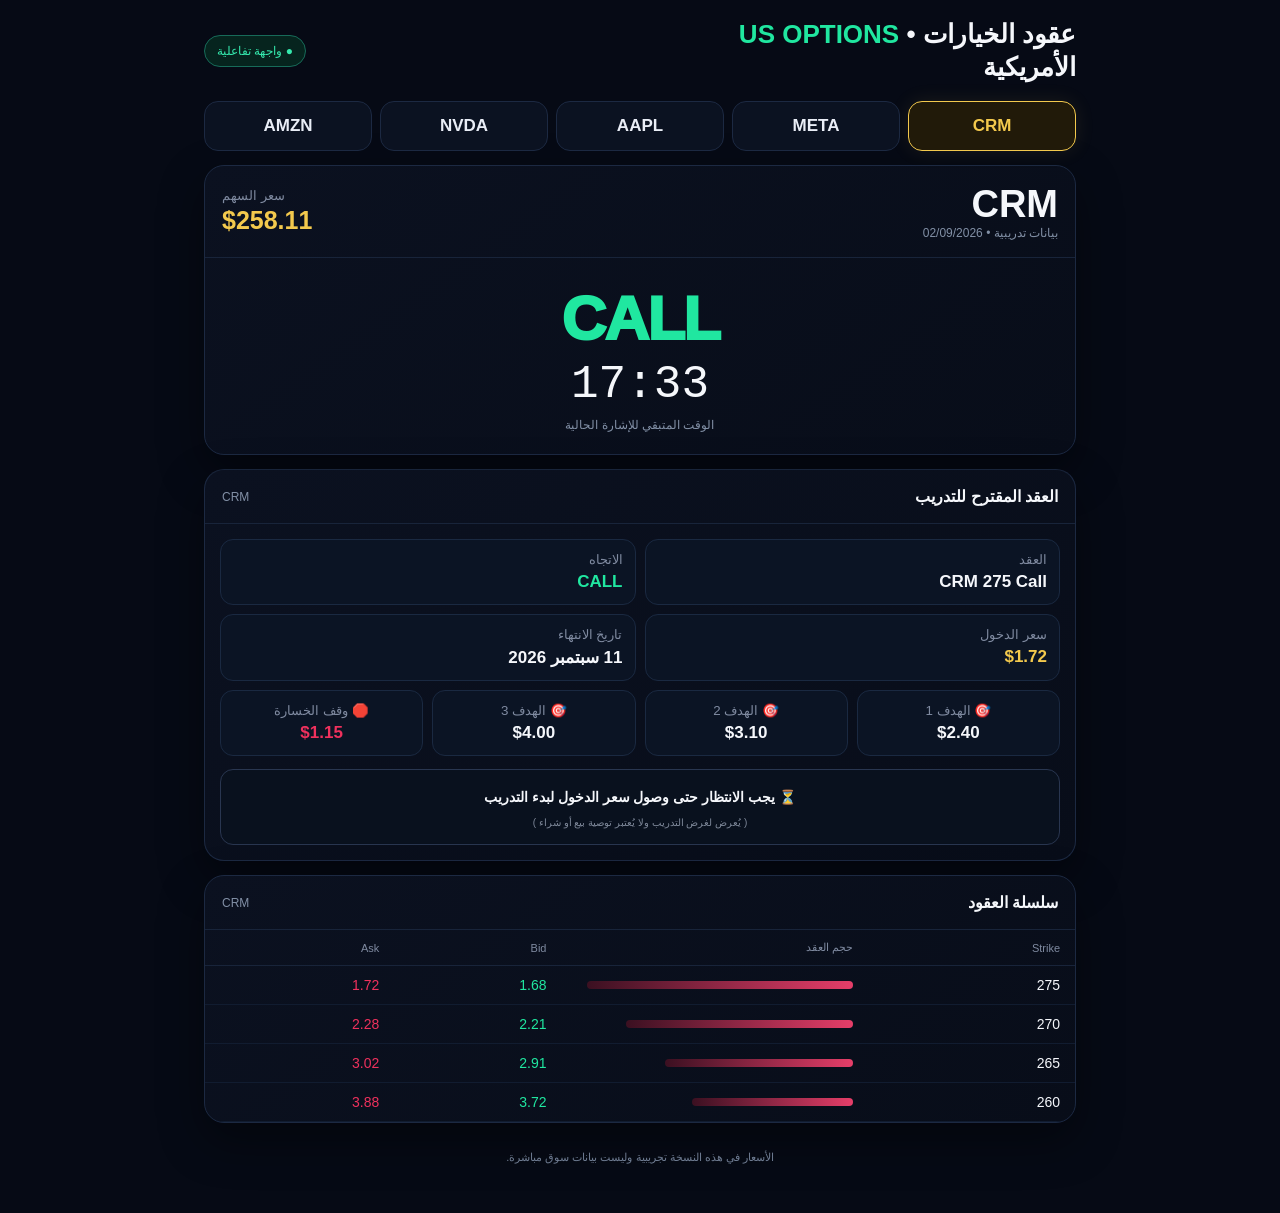
==== index.html @ a235080d "Rename index[1].html to index.html" ====
<!doctype html>
<html lang="ar" dir="rtl">
<head>
<meta charset="utf-8">
<meta name="viewport" content="width=device-width,initial-scale=1,viewport-fit=cover">
<title>US Options Training</title>
<style>
*{box-sizing:border-box}body{margin:0;background:#060a15;color:#f5f7fb;font-family:-apple-system,BlinkMacSystemFont,"SF Pro Display","Segoe UI",Tahoma,Arial,sans-serif}
.app{max-width:900px;margin:auto;padding:18px 14px 35px}.header{display:flex;justify-content:space-between;align-items:center;gap:12px;margin-bottom:18px}.title{font-size:26px;font-weight:900;line-height:1.25}.title i{color:#20e7a0;font-style:normal}.live{border:1px solid #176b59;background:#06241e;color:#35e8ad;border-radius:18px;padding:8px 12px;font-size:12px;white-space:nowrap}
.companies{display:grid;grid-template-columns:repeat(5,1fr);gap:8px;margin-bottom:14px}.company{border:1px solid #1c2942;background:#0b1221;color:#e9edf6;border-radius:14px;padding:14px 5px;font-size:17px;font-weight:800}.company.active{border-color:#f3c94d;color:#f3c94d;background:#211a09;box-shadow:0 0 20px #f3c94d18}
.card{background:linear-gradient(145deg,#0b1120,#080d19);border:1px solid #1c2942;border-radius:20px;overflow:hidden;margin-bottom:14px;box-shadow:0 18px 45px #0006}.head{padding:17px;border-bottom:1px solid #18243a;display:flex;justify-content:space-between;align-items:center}.ticker{font-size:38px;font-weight:900}.quote{text-align:left}.quote small{display:block;color:#7f8aa0}.price{font-size:25px;color:#f3c94d;font-weight:900;margin-top:3px}
.signal{text-align:center;padding:25px 15px 22px}.dir{font-size:62px;font-weight:950;letter-spacing:-2px}.call{color:#20e7a0}.put{color:#ef315d}.timer{font:46px/1 monospace;margin:8px 0 10px}.muted{color:#8290a6;font-size:12px}
.contract{padding:15px;border-top:1px solid #18243a}.grid{display:grid;grid-template-columns:repeat(2,1fr);gap:9px}.box{background:#0b1424;border:1px solid #1a2941;border-radius:13px;padding:12px}.box small{display:block;color:#7f8aa0;margin-bottom:5px}.box strong{font-size:17px}.targets{display:grid;grid-template-columns:repeat(4,1fr);gap:9px;margin-top:9px}.target{text-align:center}.target b{display:block;font-size:17px}.entry{color:#f3c94d}.stop{color:#ef315d}
.status{margin-top:13px;border:1px solid #293650;background:#09111e;border-radius:13px;padding:13px;text-align:center;line-height:1.7}.status strong{font-size:14px}.disclaimer{display:block;color:#7f899a;font-size:10px;margin-top:4px}
.chain-head,.chain-row{display:grid;grid-template-columns:1fr 1.5fr .8fr .8fr;gap:8px;align-items:center;padding:11px 15px}.chain-head{color:#7f8aa0;font-size:11px;border-bottom:1px solid #18243a}.chain-row{border-bottom:1px solid #111c30;font-size:14px}.bar{height:8px;border-radius:8px;background:linear-gradient(90deg,#3b1021,#e63e69)}.bid{color:#20e7a0}.ask{color:#ef315d}
.note{padding:14px;text-align:center;color:#6f7c92;font-size:11px}.hidden{display:none}
@media(max-width:560px){.title{font-size:21px}.live{font-size:10px}.company{font-size:14px;padding:12px 2px}.ticker{font-size:31px}.price{font-size:21px}.targets{grid-template-columns:repeat(2,1fr)}.chain-head,.chain-row{grid-template-columns:.8fr 1.3fr .7fr .7fr;padding:10px 10px;font-size:12px}}
</style>
</head>
<body>
<div class="app">
<header class="header">
  <div class="title">عقود الخيارات • <i>US OPTIONS</i><br>الأمريكية</div>
  <div class="live">● واجهة تفاعلية</div>
</header>

<div class="companies" id="companies">
  <button class="company active" data-c="CRM">CRM</button>
  <button class="company" data-c="META">META</button>
  <button class="company" data-c="AAPL">AAPL</button>
  <button class="company" data-c="NVDA">NVDA</button>
  <button class="company" data-c="AMZN">AMZN</button>
</div>

<section class="card">
  <div class="head">
    <div><div class="ticker" id="ticker">CRM</div><div class="muted" id="date">بيانات تدريبية • 02/09/2026</div></div>
    <div class="quote"><small>سعر السهم</small><div class="price" id="stockPrice">$258.11</div></div>
  </div>
  <div class="signal">
    <div class="dir call" id="direction">CALL</div>
    <div class="timer" id="timer">17:34</div>
    <div class="muted">الوقت المتبقي للإشارة الحالية</div>
  </div>
</section>

<section class="card contract">
  <div class="head" style="margin:-15px -15px 15px"><b>العقد المقترح للتدريب</b><span class="muted" id="contractTicker">CRM</span></div>
  <div class="grid">
    <div class="box"><small>العقد</small><strong id="contract">CRM 275 Call</strong></div>
    <div class="box"><small>الاتجاه</small><strong id="contractDirection" class="call">CALL</strong></div>
    <div class="box"><small>سعر الدخول</small><strong class="entry">$<span id="entry">1.72</span></strong></div>
    <div class="box"><small>تاريخ الانتهاء</small><strong id="expiry">11 سبتمبر 2026</strong></div>
  </div>
  <div class="targets">
    <div class="box target"><small>🎯 الهدف 1</small><b id="t1">$2.40</b></div>
    <div class="box target"><small>🎯 الهدف 2</small><b id="t2">$3.10</b></div>
    <div class="box target"><small>🎯 الهدف 3</small><b id="t3">$4.00</b></div>
    <div class="box target"><small>🛑 وقف الخسارة</small><b class="stop" id="stop">$1.15</b></div>
  </div>
  <div class="status">
    <strong id="training">⏳ يجب الانتظار حتى وصول سعر الدخول لبدء التدريب</strong>
    <span class="disclaimer">( يُعرض لغرض التدريب ولا يُعتبر توصية بيع أو شراء )</span>
  </div>
</section>

<section class="card">
  <div class="head"><b>سلسلة العقود</b><span class="muted" id="chainTicker">CRM</span></div>
  <div class="chain-head"><span>Strike</span><span>حجم العقد</span><span>Bid</span><span>Ask</span></div>
  <div id="chain"></div>
</section>

<div class="note">الأسعار في هذه النسخة تجريبية وليست بيانات سوق مباشرة.</div>
</div>

<script>
const data={
CRM:{price:'258.11',dir:'CALL',strike:'275',entry:'1.72',expiry:'11 سبتمبر 2026',t:['2.40','3.10','4.00'],stop:'1.15',rows:[['275','89%','1.68','1.72'],['270','76%','2.21','2.28'],['265','63%','2.91','3.02'],['260','54%','3.72','3.88']]},
META:{price:'578.54',dir:'CALL',strike:'625',entry:'1.90',expiry:'11 سبتمبر 2026',t:['2.70','3.60','4.60'],stop:'1.25',rows:[['625','91%','1.82','1.90'],['620','78%','2.31','2.43'],['615','66%','2.96','3.12'],['610','55%','3.74','3.91']]},
AAPL:{price:'325.13',dir:'CALL',strike:'327.5',entry:'0.81',expiry:'4 سبتمبر 2026',t:['1.20','1.60','2.10'],stop:'0.50',rows:[['327.5','94%','0.76','0.81'],['330','82%','0.48','0.54'],['332.5','68%','0.29','0.34'],['335','52%','0.17','0.22']]},
NVDA:{price:'217.44',dir:'PUT',strike:'210',entry:'1.83',expiry:'11 سبتمبر 2026',t:['2.50','3.20','4.20'],stop:'1.20',rows:[['210','93%','1.76','1.83'],['212.5','80%','2.24','2.34'],['215','69%','2.87','2.98'],['217.5','57%','3.61','3.78']]},
AMZN:{price:'254.92',dir:'PUT',strike:'247.5',entry:'1.82',expiry:'11 سبتمبر 2026',t:['2.50','3.20','4.10'],stop:'1.15',rows:[['247.5','90%','1.75','1.82'],['250','79%','2.17','2.28'],['252.5','65%','2.82','2.94'],['255','53%','3.55','3.71']]}
};

function render(c){
 const d=data[c], isPut=d.dir==='PUT';
 ticker.textContent=contractTicker.textContent=chainTicker.textContent=c;
 date.textContent='بيانات تدريبية • 02/09/2026';
 stockPrice.textContent='$'+d.price;
 direction.textContent=d.dir; direction.className='dir '+(isPut?'put':'call');
 contract.textContent=`${c} ${d.strike} ${isPut?'Put':'Call'}`;
 contractDirection.textContent=d.dir; contractDirection.className=isPut?'put':'call';
 entry.textContent=d.entry; expiry.textContent=d.expiry;
 t1.textContent='$'+d.t[0]; t2.textContent='$'+d.t[1]; t3.textContent='$'+d.t[2]; stop.textContent='$'+d.stop;
 training.textContent='⏳ يجب الانتظار حتى وصول سعر الدخول لبدء التدريب';
 chain.innerHTML=d.rows.map(r=>`<div class="chain-row"><span>${r[0]}</span><span><div class="bar" style="width:${r[1]}"></div></span><span class="bid">${r[2]}</span><span class="ask">${r[3]}</span></div>`).join('');
}
document.querySelectorAll('.company').forEach(b=>b.addEventListener('click',()=>{
 document.querySelectorAll('.company').forEach(x=>x.classList.remove('active')); b.classList.add('active'); render(b.dataset.c);
}));
let sec=1054; setInterval(()=>{sec=(sec<=0?1054:sec-1);timer.textContent=String(Math.floor(sec/60)).padStart(2,'0')+':'+String(sec%60).padStart(2,'0')},1000);
render('CRM');
</script>
</body>
</html>
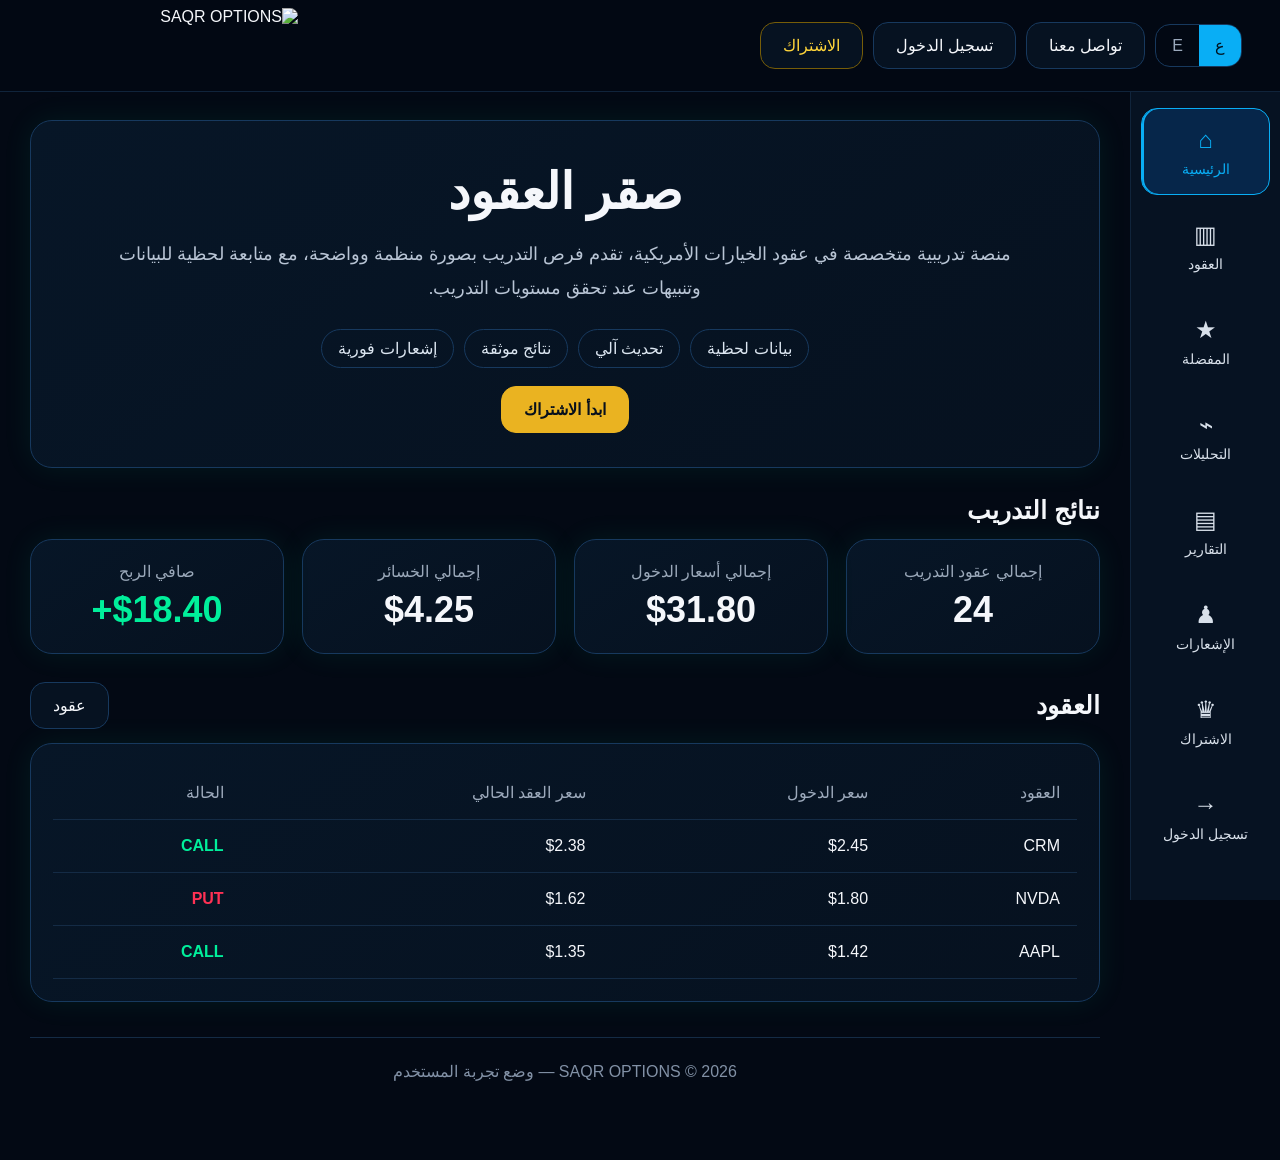
==== commit 0224c069: "Add files via upload" ====
--- a/index.html
+++ b/index.html
@@ -3,103 +3,11 @@
 <head>
 <meta charset="utf-8">
 <meta name="viewport" content="width=device-width,initial-scale=1,viewport-fit=cover">
-<title>US Options Training</title>
-<style>
-*{box-sizing:border-box}body{margin:0;background:#060a15;color:#f5f7fb;font-family:-apple-system,BlinkMacSystemFont,"SF Pro Display","Segoe UI",Tahoma,Arial,sans-serif}
-.app{max-width:900px;margin:auto;padding:18px 14px 35px}.header{display:flex;justify-content:space-between;align-items:center;gap:12px;margin-bottom:18px}.title{font-size:26px;font-weight:900;line-height:1.25}.title i{color:#20e7a0;font-style:normal}.live{border:1px solid #176b59;background:#06241e;color:#35e8ad;border-radius:18px;padding:8px 12px;font-size:12px;white-space:nowrap}
-.companies{display:grid;grid-template-columns:repeat(5,1fr);gap:8px;margin-bottom:14px}.company{border:1px solid #1c2942;background:#0b1221;color:#e9edf6;border-radius:14px;padding:14px 5px;font-size:17px;font-weight:800}.company.active{border-color:#f3c94d;color:#f3c94d;background:#211a09;box-shadow:0 0 20px #f3c94d18}
-.card{background:linear-gradient(145deg,#0b1120,#080d19);border:1px solid #1c2942;border-radius:20px;overflow:hidden;margin-bottom:14px;box-shadow:0 18px 45px #0006}.head{padding:17px;border-bottom:1px solid #18243a;display:flex;justify-content:space-between;align-items:center}.ticker{font-size:38px;font-weight:900}.quote{text-align:left}.quote small{display:block;color:#7f8aa0}.price{font-size:25px;color:#f3c94d;font-weight:900;margin-top:3px}
-.signal{text-align:center;padding:25px 15px 22px}.dir{font-size:62px;font-weight:950;letter-spacing:-2px}.call{color:#20e7a0}.put{color:#ef315d}.timer{font:46px/1 monospace;margin:8px 0 10px}.muted{color:#8290a6;font-size:12px}
-.contract{padding:15px;border-top:1px solid #18243a}.grid{display:grid;grid-template-columns:repeat(2,1fr);gap:9px}.box{background:#0b1424;border:1px solid #1a2941;border-radius:13px;padding:12px}.box small{display:block;color:#7f8aa0;margin-bottom:5px}.box strong{font-size:17px}.targets{display:grid;grid-template-columns:repeat(4,1fr);gap:9px;margin-top:9px}.target{text-align:center}.target b{display:block;font-size:17px}.entry{color:#f3c94d}.stop{color:#ef315d}
-.status{margin-top:13px;border:1px solid #293650;background:#09111e;border-radius:13px;padding:13px;text-align:center;line-height:1.7}.status strong{font-size:14px}.disclaimer{display:block;color:#7f899a;font-size:10px;margin-top:4px}
-.chain-head,.chain-row{display:grid;grid-template-columns:1fr 1.5fr .8fr .8fr;gap:8px;align-items:center;padding:11px 15px}.chain-head{color:#7f8aa0;font-size:11px;border-bottom:1px solid #18243a}.chain-row{border-bottom:1px solid #111c30;font-size:14px}.bar{height:8px;border-radius:8px;background:linear-gradient(90deg,#3b1021,#e63e69)}.bid{color:#20e7a0}.ask{color:#ef315d}
-.note{padding:14px;text-align:center;color:#6f7c92;font-size:11px}.hidden{display:none}
-@media(max-width:560px){.title{font-size:21px}.live{font-size:10px}.company{font-size:14px;padding:12px 2px}.ticker{font-size:31px}.price{font-size:21px}.targets{grid-template-columns:repeat(2,1fr)}.chain-head,.chain-row{grid-template-columns:.8fr 1.3fr .7fr .7fr;padding:10px 10px;font-size:12px}}
-</style>
+<title>صقر العقود | SAQR OPTIONS</title>
+<link rel="stylesheet" href="styles.css">
 </head>
 <body>
-<div class="app">
-<header class="header">
-  <div class="title">عقود الخيارات • <i>US OPTIONS</i><br>الأمريكية</div>
-  <div class="live">● واجهة تفاعلية</div>
-</header>
-
-<div class="companies" id="companies">
-  <button class="company active" data-c="CRM">CRM</button>
-  <button class="company" data-c="META">META</button>
-  <button class="company" data-c="AAPL">AAPL</button>
-  <button class="company" data-c="NVDA">NVDA</button>
-  <button class="company" data-c="AMZN">AMZN</button>
-</div>
-
-<section class="card">
-  <div class="head">
-    <div><div class="ticker" id="ticker">CRM</div><div class="muted" id="date">بيانات تدريبية • 02/09/2026</div></div>
-    <div class="quote"><small>سعر السهم</small><div class="price" id="stockPrice">$258.11</div></div>
-  </div>
-  <div class="signal">
-    <div class="dir call" id="direction">CALL</div>
-    <div class="timer" id="timer">17:34</div>
-    <div class="muted">الوقت المتبقي للإشارة الحالية</div>
-  </div>
-</section>
-
-<section class="card contract">
-  <div class="head" style="margin:-15px -15px 15px"><b>العقد المقترح للتدريب</b><span class="muted" id="contractTicker">CRM</span></div>
-  <div class="grid">
-    <div class="box"><small>العقد</small><strong id="contract">CRM 275 Call</strong></div>
-    <div class="box"><small>الاتجاه</small><strong id="contractDirection" class="call">CALL</strong></div>
-    <div class="box"><small>سعر الدخول</small><strong class="entry">$<span id="entry">1.72</span></strong></div>
-    <div class="box"><small>تاريخ الانتهاء</small><strong id="expiry">11 سبتمبر 2026</strong></div>
-  </div>
-  <div class="targets">
-    <div class="box target"><small>🎯 الهدف 1</small><b id="t1">$2.40</b></div>
-    <div class="box target"><small>🎯 الهدف 2</small><b id="t2">$3.10</b></div>
-    <div class="box target"><small>🎯 الهدف 3</small><b id="t3">$4.00</b></div>
-    <div class="box target"><small>🛑 وقف الخسارة</small><b class="stop" id="stop">$1.15</b></div>
-  </div>
-  <div class="status">
-    <strong id="training">⏳ يجب الانتظار حتى وصول سعر الدخول لبدء التدريب</strong>
-    <span class="disclaimer">( يُعرض لغرض التدريب ولا يُعتبر توصية بيع أو شراء )</span>
-  </div>
-</section>
-
-<section class="card">
-  <div class="head"><b>سلسلة العقود</b><span class="muted" id="chainTicker">CRM</span></div>
-  <div class="chain-head"><span>Strike</span><span>حجم العقد</span><span>Bid</span><span>Ask</span></div>
-  <div id="chain"></div>
-</section>
-
-<div class="note">الأسعار في هذه النسخة تجريبية وليست بيانات سوق مباشرة.</div>
-</div>
-
-<script>
-const data={
-CRM:{price:'258.11',dir:'CALL',strike:'275',entry:'1.72',expiry:'11 سبتمبر 2026',t:['2.40','3.10','4.00'],stop:'1.15',rows:[['275','89%','1.68','1.72'],['270','76%','2.21','2.28'],['265','63%','2.91','3.02'],['260','54%','3.72','3.88']]},
-META:{price:'578.54',dir:'CALL',strike:'625',entry:'1.90',expiry:'11 سبتمبر 2026',t:['2.70','3.60','4.60'],stop:'1.25',rows:[['625','91%','1.82','1.90'],['620','78%','2.31','2.43'],['615','66%','2.96','3.12'],['610','55%','3.74','3.91']]},
-AAPL:{price:'325.13',dir:'CALL',strike:'327.5',entry:'0.81',expiry:'4 سبتمبر 2026',t:['1.20','1.60','2.10'],stop:'0.50',rows:[['327.5','94%','0.76','0.81'],['330','82%','0.48','0.54'],['332.5','68%','0.29','0.34'],['335','52%','0.17','0.22']]},
-NVDA:{price:'217.44',dir:'PUT',strike:'210',entry:'1.83',expiry:'11 سبتمبر 2026',t:['2.50','3.20','4.20'],stop:'1.20',rows:[['210','93%','1.76','1.83'],['212.5','80%','2.24','2.34'],['215','69%','2.87','2.98'],['217.5','57%','3.61','3.78']]},
-AMZN:{price:'254.92',dir:'PUT',strike:'247.5',entry:'1.82',expiry:'11 سبتمبر 2026',t:['2.50','3.20','4.10'],stop:'1.15',rows:[['247.5','90%','1.75','1.82'],['250','79%','2.17','2.28'],['252.5','65%','2.82','2.94'],['255','53%','3.55','3.71']]}
-};
-
-function render(c){
- const d=data[c], isPut=d.dir==='PUT';
- ticker.textContent=contractTicker.textContent=chainTicker.textContent=c;
- date.textContent='بيانات تدريبية • 02/09/2026';
- stockPrice.textContent='$'+d.price;
- direction.textContent=d.dir; direction.className='dir '+(isPut?'put':'call');
- contract.textContent=`${c} ${d.strike} ${isPut?'Put':'Call'}`;
- contractDirection.textContent=d.dir; contractDirection.className=isPut?'put':'call';
- entry.textContent=d.entry; expiry.textContent=d.expiry;
- t1.textContent='$'+d.t[0]; t2.textContent='$'+d.t[1]; t3.textContent='$'+d.t[2]; stop.textContent='$'+d.stop;
- training.textContent='⏳ يجب الانتظار حتى وصول سعر الدخول لبدء التدريب';
- chain.innerHTML=d.rows.map(r=>`<div class="chain-row"><span>${r[0]}</span><span><div class="bar" style="width:${r[1]}"></div></span><span class="bid">${r[2]}</span><span class="ask">${r[3]}</span></div>`).join('');
-}
-document.querySelectorAll('.company').forEach(b=>b.addEventListener('click',()=>{
- document.querySelectorAll('.company').forEach(x=>x.classList.remove('active')); b.classList.add('active'); render(b.dataset.c);
-}));
-let sec=1054; setInterval(()=>{sec=(sec<=0?1054:sec-1);timer.textContent=String(Math.floor(sec/60)).padStart(2,'0')+':'+String(sec%60).padStart(2,'0')},1000);
-render('CRM');
-</script>
+<div id="app"></div>
+<script src="app.js"></script>
 </body>
-</html>
+</html>
--- a/styles.css
+++ b/styles.css
@@ -0,0 +1,63 @@
+
+:root{
+  --bg:#030914; --panel:#071526; --panel2:#091a2c; --line:#17395e;
+  --text:#f5f7fb; --muted:#9ba9bc; --blue:#09aef5; --green:#00ef9b;
+  --red:#ff3154; --gold:#eab321; --shadow:0 0 30px rgba(0,239,155,.08);
+  --radius:22px;
+}
+*{box-sizing:border-box}
+html,body{margin:0;min-height:100%;background:var(--bg);color:var(--text);font-family:Tahoma,"Segoe UI",Arial,sans-serif}
+body{overflow-x:hidden}
+button,input,select,textarea{font:inherit}
+button{cursor:pointer}
+a{color:inherit;text-decoration:none}
+.topbar{height:92px;border-bottom:1px solid #10243b;display:flex;align-items:center;justify-content:space-between;padding:0 38px;position:sticky;top:0;z-index:50;background:rgba(3,9,20,.96);backdrop-filter:blur(12px)}
+.brand{display:flex;align-items:center;gap:10px;min-width:260px}
+.brand img{width:220px;height:75px;object-fit:cover;object-position:center;border-radius:8px}
+.header-actions{display:flex;gap:10px;align-items:center}
+.btn{border:1px solid var(--line);background:#061221;color:var(--text);border-radius:15px;padding:13px 22px;transition:.2s}
+.btn:hover{border-color:var(--blue);transform:translateY(-1px)}
+.btn.gold{border-color:#765d08;color:#ffd53a}.btn.primary{background:var(--gold);border-color:var(--gold);color:#07101c;font-weight:800}
+.btn.icon{width:48px;padding:11px;text-align:center}
+.lang{display:flex;border:1px solid var(--line);border-radius:15px;overflow:hidden}
+.lang button{border:0;background:transparent;color:var(--muted);padding:11px 16px}.lang button.active{background:var(--blue);color:#00131f}
+.shell{display:flex;min-height:calc(100vh - 92px)}
+.sidebar{width:150px;border-left:1px solid #10243b;padding:16px 10px;background:#061222;display:flex;flex-direction:column;gap:8px;position:sticky;top:92px;height:calc(100vh - 92px)}
+[dir="ltr"] .sidebar{border-left:0;border-right:1px solid #10243b}
+.nav{padding:17px 8px;border-radius:16px;color:#d8e0ea;text-align:center;display:flex;flex-direction:column;gap:7px;border:1px solid transparent}
+.nav .ico{font-size:24px}.nav span{font-size:14px}.nav:hover{background:#08203a;border-color:#103b62}
+.nav.active{background:#06264a;border-color:var(--blue);box-shadow:inset 2px 0 var(--blue);color:var(--blue)}
+.main{flex:1;padding:28px 30px 55px;min-width:0}
+.toolbar{display:flex;gap:14px;align-items:center;margin-bottom:22px}
+.search{flex:1;position:relative}.search input{width:100%;padding:15px 46px 15px 18px;border-radius:15px;border:1px solid var(--line);background:#061221;color:white;outline:none}.search input:focus{border-color:var(--blue)}
+.search .sico{position:absolute;right:16px;top:12px;color:var(--muted)}
+.ticker{display:flex;gap:12px;overflow:auto;padding-bottom:7px;margin-bottom:22px}.ticker::-webkit-scrollbar{height:5px}.ticker::-webkit-scrollbar-thumb{background:#153555;border-radius:10px}
+.ticker button{min-width:145px;border:1px solid var(--line);background:#061221;color:#eef3f8;padding:15px 20px;border-radius:18px;font-weight:700}.ticker button.active{border-color:var(--green);color:var(--green);box-shadow:0 0 22px rgba(0,239,155,.12)}
+.grid{display:grid;gap:20px}.cols-3{grid-template-columns:minmax(0,1fr) 320px}.cols-2{grid-template-columns:1fr 1fr}
+.card{background:linear-gradient(145deg,#071627,#06111f);border:1px solid var(--line);border-radius:var(--radius);padding:22px;box-shadow:var(--shadow)}
+.hero{padding:34px;text-align:center;margin-bottom:25px}.hero h1{font-size:50px;margin:8px 0 16px}.hero p{color:#b9c5d5;font-size:18px;line-height:1.9;max-width:900px;margin:0 auto 24px}
+.pills{display:flex;gap:10px;justify-content:center;flex-wrap:wrap}.pill{border:1px solid var(--line);padding:9px 16px;border-radius:999px;color:#dce6f1}
+.stats{display:grid;grid-template-columns:repeat(4,1fr);gap:18px}.stat{text-align:center}.stat .label{color:#9aa8b9}.stat .num{font-size:36px;font-weight:900;margin-top:8px}.green{color:var(--green)}.red{color:var(--red)}.goldtxt{color:#ffd333}
+.section-title{display:flex;justify-content:space-between;align-items:center;margin:28px 0 14px}.section-title h2{margin:0;font-size:25px}
+.option-head{display:flex;align-items:flex-start;justify-content:space-between;gap:20px}.symbol{font-size:35px;font-weight:900}.company{color:#9aa8b9;margin-top:7px}
+.option-type{display:inline-flex;border:1px solid var(--green);color:var(--green);padding:12px 25px;border-radius:20px;font-size:28px;gap:10px}.option-type.put{border-color:var(--red);color:var(--red)}
+.price-grid{display:grid;grid-template-columns:1fr 1fr;gap:16px;margin-top:25px}.price{text-align:center;padding:26px;border-radius:22px;border:1px solid var(--line)}.price.current{border-color:#70243a;background:rgba(255,49,84,.035)}.price.entry{border-color:#086b55;background:rgba(0,239,155,.035)}.price .v{font-size:39px;font-weight:900;margin-top:7px}
+.meta-grid{display:grid;grid-template-columns:repeat(3,1fr);gap:16px;margin-top:16px}.meta{display:flex;align-items:center;justify-content:space-between;padding:20px;border:1px solid var(--line);border-radius:18px}.meta .small{color:#9ba9bc}
+.chart{height:280px;margin-top:20px;border:1px solid var(--line);border-radius:20px;position:relative;overflow:hidden;background:repeating-linear-gradient(0deg,transparent 0 54px,rgba(31,67,103,.3) 55px),repeating-linear-gradient(90deg,transparent 0 94px,rgba(31,67,103,.25) 95px)}
+.chart svg{width:100%;height:100%}.chart-caption{position:absolute;top:14px;right:16px;color:#a8b6c9}
+.side-stack{display:flex;flex-direction:column;gap:18px}.targets h3{margin-top:0}.target{display:grid;grid-template-columns:1fr auto auto;gap:10px;align-items:center;padding:14px;margin-top:10px;border:1px solid #0a7d62;border-radius:16px;background:rgba(0,239,155,.05)}.target .pct{color:var(--green);font-weight:800}
+.table-wrap{overflow:auto}.table{width:100%;border-collapse:collapse}.table th,.table td{padding:17px;border-bottom:1px solid #142b45;text-align:right;white-space:nowrap}.table th{color:#9daabc;font-weight:500}.table .call{color:var(--green);font-weight:800}.table .put{color:var(--red);font-weight:800}
+.form-card{max-width:620px;margin:35px auto}.form-card h1{margin-top:0}.field{margin:17px 0}.field label{display:block;margin-bottom:8px;color:#d7e0eb}.field input,.field textarea,.field select{width:100%;padding:15px;border-radius:14px;border:1px solid var(--line);background:#06111f;color:white;outline:none}.field textarea{min-height:130px;resize:vertical}.form-card .primary{width:100%;padding:15px}
+.footer{border-top:1px solid #142b45;text-align:center;color:#8291a6;padding:24px;margin-top:35px}
+.toast{position:fixed;bottom:22px;left:50%;transform:translateX(-50%);background:#0b2035;border:1px solid var(--green);padding:14px 22px;border-radius:14px;z-index:100;display:none}
+.mobile-menu{display:none}
+.empty{padding:55px;text-align:center;color:#94a4b8}
+.admin-grid{display:grid;grid-template-columns:repeat(5,1fr);gap:18px}.admin-layout{display:grid;grid-template-columns:1.2fr 1fr;gap:20px}
+.badge{display:inline-block;padding:6px 10px;border-radius:10px;border:1px solid var(--line);font-size:12px}.badge.green{border-color:#0a805f}.badge.red{border-color:#7b2940}.badge.gold{border-color:#715b13}
+@media(max-width:1050px){
+ .sidebar{width:92px}.nav span{font-size:11px}.main{padding:22px 18px}.stats{grid-template-columns:repeat(2,1fr)}.admin-grid{grid-template-columns:repeat(2,1fr)}
+}
+@media(max-width:760px){
+ .topbar{height:76px;padding:0 12px}.brand img{width:150px;height:56px}.header-actions .hide-m{display:none}.mobile-menu{display:block}.shell{min-height:calc(100vh - 76px)}.sidebar{position:fixed;bottom:0;top:auto;right:0;left:0;width:100%;height:72px;z-index:60;flex-direction:row;justify-content:space-around;padding:5px;background:#061222;border-top:1px solid #153453;border-left:0}.nav{padding:5px 4px;min-width:55px}.nav .ico{font-size:19px}.nav span{font-size:10px}.main{padding:15px 12px 95px}.toolbar{gap:8px}.search{order:3;flex-basis:100%}.toolbar{flex-wrap:wrap}.ticker button{min-width:112px;padding:12px 13px}.cols-3,.cols-2,.admin-layout{grid-template-columns:1fr}.hero{padding:25px 15px}.hero h1{font-size:34px}.hero p{font-size:15px}.stats,.admin-grid{grid-template-columns:1fr 1fr}.price-grid,.meta-grid{grid-template-columns:1fr}.option-head{flex-direction:column}.symbol{font-size:28px}.option-type{font-size:22px}.chart{height:220px}.side-stack{order:2}
+}
+@media(max-width:430px){.stats,.admin-grid{grid-template-columns:1fr}.btn{padding:11px 14px}.section-title h2{font-size:21px}}
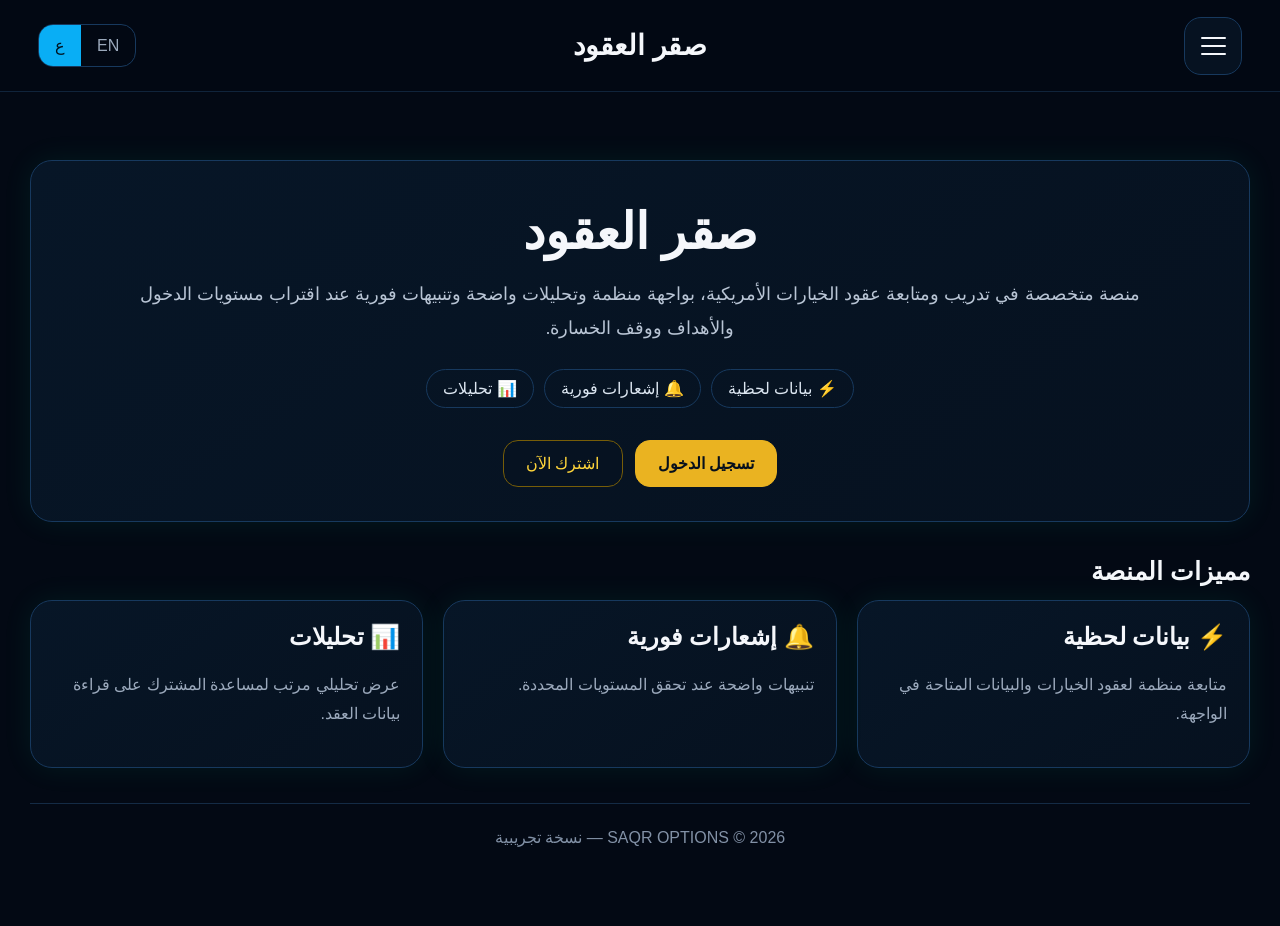
==== commit 9ec4b29f: "Add files via upload" ====
--- a/index.html
+++ b/index.html
@@ -10,4 +10,4 @@
 <div id="app"></div>
 <script src="app.js"></script>
 </body>
-</html>+</html>
--- a/styles.css
+++ b/styles.css
@@ -1,63 +1,16 @@
-
-:root{
-  --bg:#030914; --panel:#071526; --panel2:#091a2c; --line:#17395e;
-  --text:#f5f7fb; --muted:#9ba9bc; --blue:#09aef5; --green:#00ef9b;
-  --red:#ff3154; --gold:#eab321; --shadow:0 0 30px rgba(0,239,155,.08);
-  --radius:22px;
-}
-*{box-sizing:border-box}
-html,body{margin:0;min-height:100%;background:var(--bg);color:var(--text);font-family:Tahoma,"Segoe UI",Arial,sans-serif}
-body{overflow-x:hidden}
-button,input,select,textarea{font:inherit}
-button{cursor:pointer}
-a{color:inherit;text-decoration:none}
-.topbar{height:92px;border-bottom:1px solid #10243b;display:flex;align-items:center;justify-content:space-between;padding:0 38px;position:sticky;top:0;z-index:50;background:rgba(3,9,20,.96);backdrop-filter:blur(12px)}
-.brand{display:flex;align-items:center;gap:10px;min-width:260px}
-.brand img{width:220px;height:75px;object-fit:cover;object-position:center;border-radius:8px}
-.header-actions{display:flex;gap:10px;align-items:center}
-.btn{border:1px solid var(--line);background:#061221;color:var(--text);border-radius:15px;padding:13px 22px;transition:.2s}
-.btn:hover{border-color:var(--blue);transform:translateY(-1px)}
-.btn.gold{border-color:#765d08;color:#ffd53a}.btn.primary{background:var(--gold);border-color:var(--gold);color:#07101c;font-weight:800}
-.btn.icon{width:48px;padding:11px;text-align:center}
-.lang{display:flex;border:1px solid var(--line);border-radius:15px;overflow:hidden}
-.lang button{border:0;background:transparent;color:var(--muted);padding:11px 16px}.lang button.active{background:var(--blue);color:#00131f}
-.shell{display:flex;min-height:calc(100vh - 92px)}
-.sidebar{width:150px;border-left:1px solid #10243b;padding:16px 10px;background:#061222;display:flex;flex-direction:column;gap:8px;position:sticky;top:92px;height:calc(100vh - 92px)}
-[dir="ltr"] .sidebar{border-left:0;border-right:1px solid #10243b}
-.nav{padding:17px 8px;border-radius:16px;color:#d8e0ea;text-align:center;display:flex;flex-direction:column;gap:7px;border:1px solid transparent}
-.nav .ico{font-size:24px}.nav span{font-size:14px}.nav:hover{background:#08203a;border-color:#103b62}
-.nav.active{background:#06264a;border-color:var(--blue);box-shadow:inset 2px 0 var(--blue);color:var(--blue)}
-.main{flex:1;padding:28px 30px 55px;min-width:0}
-.toolbar{display:flex;gap:14px;align-items:center;margin-bottom:22px}
-.search{flex:1;position:relative}.search input{width:100%;padding:15px 46px 15px 18px;border-radius:15px;border:1px solid var(--line);background:#061221;color:white;outline:none}.search input:focus{border-color:var(--blue)}
-.search .sico{position:absolute;right:16px;top:12px;color:var(--muted)}
-.ticker{display:flex;gap:12px;overflow:auto;padding-bottom:7px;margin-bottom:22px}.ticker::-webkit-scrollbar{height:5px}.ticker::-webkit-scrollbar-thumb{background:#153555;border-radius:10px}
-.ticker button{min-width:145px;border:1px solid var(--line);background:#061221;color:#eef3f8;padding:15px 20px;border-radius:18px;font-weight:700}.ticker button.active{border-color:var(--green);color:var(--green);box-shadow:0 0 22px rgba(0,239,155,.12)}
-.grid{display:grid;gap:20px}.cols-3{grid-template-columns:minmax(0,1fr) 320px}.cols-2{grid-template-columns:1fr 1fr}
-.card{background:linear-gradient(145deg,#071627,#06111f);border:1px solid var(--line);border-radius:var(--radius);padding:22px;box-shadow:var(--shadow)}
-.hero{padding:34px;text-align:center;margin-bottom:25px}.hero h1{font-size:50px;margin:8px 0 16px}.hero p{color:#b9c5d5;font-size:18px;line-height:1.9;max-width:900px;margin:0 auto 24px}
-.pills{display:flex;gap:10px;justify-content:center;flex-wrap:wrap}.pill{border:1px solid var(--line);padding:9px 16px;border-radius:999px;color:#dce6f1}
-.stats{display:grid;grid-template-columns:repeat(4,1fr);gap:18px}.stat{text-align:center}.stat .label{color:#9aa8b9}.stat .num{font-size:36px;font-weight:900;margin-top:8px}.green{color:var(--green)}.red{color:var(--red)}.goldtxt{color:#ffd333}
-.section-title{display:flex;justify-content:space-between;align-items:center;margin:28px 0 14px}.section-title h2{margin:0;font-size:25px}
-.option-head{display:flex;align-items:flex-start;justify-content:space-between;gap:20px}.symbol{font-size:35px;font-weight:900}.company{color:#9aa8b9;margin-top:7px}
-.option-type{display:inline-flex;border:1px solid var(--green);color:var(--green);padding:12px 25px;border-radius:20px;font-size:28px;gap:10px}.option-type.put{border-color:var(--red);color:var(--red)}
-.price-grid{display:grid;grid-template-columns:1fr 1fr;gap:16px;margin-top:25px}.price{text-align:center;padding:26px;border-radius:22px;border:1px solid var(--line)}.price.current{border-color:#70243a;background:rgba(255,49,84,.035)}.price.entry{border-color:#086b55;background:rgba(0,239,155,.035)}.price .v{font-size:39px;font-weight:900;margin-top:7px}
-.meta-grid{display:grid;grid-template-columns:repeat(3,1fr);gap:16px;margin-top:16px}.meta{display:flex;align-items:center;justify-content:space-between;padding:20px;border:1px solid var(--line);border-radius:18px}.meta .small{color:#9ba9bc}
-.chart{height:280px;margin-top:20px;border:1px solid var(--line);border-radius:20px;position:relative;overflow:hidden;background:repeating-linear-gradient(0deg,transparent 0 54px,rgba(31,67,103,.3) 55px),repeating-linear-gradient(90deg,transparent 0 94px,rgba(31,67,103,.25) 95px)}
-.chart svg{width:100%;height:100%}.chart-caption{position:absolute;top:14px;right:16px;color:#a8b6c9}
-.side-stack{display:flex;flex-direction:column;gap:18px}.targets h3{margin-top:0}.target{display:grid;grid-template-columns:1fr auto auto;gap:10px;align-items:center;padding:14px;margin-top:10px;border:1px solid #0a7d62;border-radius:16px;background:rgba(0,239,155,.05)}.target .pct{color:var(--green);font-weight:800}
-.table-wrap{overflow:auto}.table{width:100%;border-collapse:collapse}.table th,.table td{padding:17px;border-bottom:1px solid #142b45;text-align:right;white-space:nowrap}.table th{color:#9daabc;font-weight:500}.table .call{color:var(--green);font-weight:800}.table .put{color:var(--red);font-weight:800}
-.form-card{max-width:620px;margin:35px auto}.form-card h1{margin-top:0}.field{margin:17px 0}.field label{display:block;margin-bottom:8px;color:#d7e0eb}.field input,.field textarea,.field select{width:100%;padding:15px;border-radius:14px;border:1px solid var(--line);background:#06111f;color:white;outline:none}.field textarea{min-height:130px;resize:vertical}.form-card .primary{width:100%;padding:15px}
-.footer{border-top:1px solid #142b45;text-align:center;color:#8291a6;padding:24px;margin-top:35px}
-.toast{position:fixed;bottom:22px;left:50%;transform:translateX(-50%);background:#0b2035;border:1px solid var(--green);padding:14px 22px;border-radius:14px;z-index:100;display:none}
-.mobile-menu{display:none}
-.empty{padding:55px;text-align:center;color:#94a4b8}
-.admin-grid{display:grid;grid-template-columns:repeat(5,1fr);gap:18px}.admin-layout{display:grid;grid-template-columns:1.2fr 1fr;gap:20px}
-.badge{display:inline-block;padding:6px 10px;border-radius:10px;border:1px solid var(--line);font-size:12px}.badge.green{border-color:#0a805f}.badge.red{border-color:#7b2940}.badge.gold{border-color:#715b13}
-@media(max-width:1050px){
- .sidebar{width:92px}.nav span{font-size:11px}.main{padding:22px 18px}.stats{grid-template-columns:repeat(2,1fr)}.admin-grid{grid-template-columns:repeat(2,1fr)}
-}
-@media(max-width:760px){
- .topbar{height:76px;padding:0 12px}.brand img{width:150px;height:56px}.header-actions .hide-m{display:none}.mobile-menu{display:block}.shell{min-height:calc(100vh - 76px)}.sidebar{position:fixed;bottom:0;top:auto;right:0;left:0;width:100%;height:72px;z-index:60;flex-direction:row;justify-content:space-around;padding:5px;background:#061222;border-top:1px solid #153453;border-left:0}.nav{padding:5px 4px;min-width:55px}.nav .ico{font-size:19px}.nav span{font-size:10px}.main{padding:15px 12px 95px}.toolbar{gap:8px}.search{order:3;flex-basis:100%}.toolbar{flex-wrap:wrap}.ticker button{min-width:112px;padding:12px 13px}.cols-3,.cols-2,.admin-layout{grid-template-columns:1fr}.hero{padding:25px 15px}.hero h1{font-size:34px}.hero p{font-size:15px}.stats,.admin-grid{grid-template-columns:1fr 1fr}.price-grid,.meta-grid{grid-template-columns:1fr}.option-head{flex-direction:column}.symbol{font-size:28px}.option-type{font-size:22px}.chart{height:220px}.side-stack{order:2}
-}
-@media(max-width:430px){.stats,.admin-grid{grid-template-columns:1fr}.btn{padding:11px 14px}.section-title h2{font-size:21px}}
+:root{--bg:#030914;--panel:#071526;--panel2:#091a2c;--line:#17395e;--text:#f5f7fb;--muted:#9ba9bc;--blue:#09aef5;--green:#00ef9b;--red:#ff3154;--gold:#eab321;--shadow:0 0 30px rgba(0,239,155,.08);--radius:22px}
+*{box-sizing:border-box}html,body{margin:0;min-height:100%;background:var(--bg);color:var(--text);font-family:Tahoma,"Segoe UI",Arial,sans-serif}body{overflow-x:hidden}button,input,select,textarea{font:inherit}button{cursor:pointer}a{color:inherit;text-decoration:none}
+.topbar{height:92px;border-bottom:1px solid #10243b;display:flex;align-items:center;justify-content:center;padding:0 38px;position:sticky;top:0;z-index:50;background:rgba(3,9,20,.96);backdrop-filter:blur(12px)}
+.brand-text{font-size:28px;font-weight:900;letter-spacing:.2px}.header-right{position:absolute;left:38px}.menu-btn{position:absolute;right:38px;width:58px;height:58px;border:1px solid var(--line);background:#061221;border-radius:17px;display:flex;flex-direction:column;align-items:center;justify-content:center;gap:6px}.menu-btn i{display:block;width:25px;height:2px;background:#f5f7fb;border-radius:4px}.lang{display:flex;border:1px solid var(--line);border-radius:15px;overflow:hidden}.lang button{border:0;background:transparent;color:var(--muted);padding:11px 16px}.lang button.active{background:var(--blue);color:#00131f}
+.btn{border:1px solid var(--line);background:#061221;color:var(--text);border-radius:15px;padding:13px 22px;transition:.2s}.btn:hover{border-color:var(--blue);transform:translateY(-1px)}.btn.gold{border-color:#765d08;color:#ffd53a}.btn.primary{background:var(--gold);border-color:var(--gold);color:#07101c;font-weight:800}.btn.icon{width:48px;padding:11px;text-align:center}.btn.small{padding:8px 11px;border-radius:11px;font-size:12px}.btn.danger{border-color:#6c2436;color:#ff7187}.full{width:100%}
+.shell{display:flex;min-height:calc(100vh - 92px)}.sidebar{width:150px;border-left:1px solid #10243b;padding:16px 10px;background:#061222;display:flex;flex-direction:column;gap:8px;position:sticky;top:92px;height:calc(100vh - 92px);flex-shrink:0}[dir="ltr"] .sidebar{border-left:0;border-right:1px solid #10243b}.nav{padding:17px 8px;border-radius:16px;color:#d8e0ea;text-align:center;display:flex;flex-direction:column;gap:7px;border:1px solid transparent}.nav .ico{font-size:24px}.nav span{font-size:14px}.nav:hover{background:#08203a;border-color:#103b62}.nav.active{background:#06264a;border-color:var(--blue);box-shadow:inset 2px 0 var(--blue);color:var(--blue)}
+.main{flex:1;padding:28px 30px 55px;min-width:0;max-width:1600px;margin:0 auto}.toolbar{display:flex;gap:14px;align-items:center;margin-bottom:22px}.search{flex:1;position:relative}.search input{width:100%;padding:15px 46px 15px 18px;border-radius:15px;border:1px solid var(--line);background:#061221;color:white;outline:none}.search input:focus{border-color:var(--blue)}.search .sico{position:absolute;right:16px;top:12px;color:var(--muted);font-size:21px}
+.card{background:linear-gradient(145deg,#071627,#06111f);border:1px solid var(--line);border-radius:var(--radius);padding:22px;box-shadow:var(--shadow)}.hero{padding:34px;text-align:center;margin-bottom:25px}.public-hero{max-width:1410px;margin:40px auto 35px}.hero h1{font-size:50px;margin:8px 0 16px}.hero p{color:#b9c5d5;font-size:18px;line-height:1.9;max-width:1000px;margin:0 auto 24px}.hero-actions{display:flex;justify-content:center;gap:12px;margin-top:32px}.pills{display:flex;gap:10px;justify-content:center;flex-wrap:wrap}.pill{border:1px solid var(--line);padding:9px 16px;border-radius:999px;color:#dce6f1}.feature{min-height:150px}.feature h2{margin-top:0}.feature p{color:var(--muted);line-height:1.8}
+.grid{display:grid;gap:20px}.cols-3{grid-template-columns:repeat(3,1fr)}.cols-2{grid-template-columns:1fr 1fr}.contract-layout{grid-template-columns:minmax(0,1fr) 320px}.stats{display:grid;grid-template-columns:repeat(4,1fr);gap:18px}.stats.two{grid-template-columns:1fr 1fr}.stat{text-align:center}.stat .label{color:#9aa8b9}.stat .num{font-size:36px;font-weight:900;margin-top:8px}.green{color:var(--green)}.red{color:var(--red)}.goldtxt{color:#ffd333}.muted{color:var(--muted)}.section-title{display:flex;justify-content:space-between;align-items:center;margin:28px 0 14px}.section-title h2{margin:0;font-size:25px}
+.ticker{display:flex;gap:12px;overflow:auto;padding-bottom:7px;margin-bottom:22px}.ticker::-webkit-scrollbar{height:5px}.ticker::-webkit-scrollbar-thumb{background:#153555;border-radius:10px}.ticker button{min-width:145px;border:1px solid var(--line);background:#061221;color:#eef3f8;padding:13px 17px;border-radius:18px;font-weight:700;text-align:center}.ticker button small{display:block;color:#8e9db0;font-size:10px;font-weight:400;margin-top:5px}.ticker button.active{border-color:var(--gold);color:#ffd333;box-shadow:0 0 22px rgba(234,179,33,.10)}
+.option-head{display:flex;align-items:flex-start;justify-content:space-between;gap:20px}.symbol{font-size:35px;font-weight:900}.company{color:#9aa8b9;margin-top:7px}.badges{margin-top:16px}.badge{display:inline-block;padding:6px 10px;border-radius:10px;border:1px solid var(--line);font-size:12px;margin-left:4px}.badge.green{border-color:#0a805f}.badge.red{border-color:#7b2940}.badge.gold{border-color:#715b13}.option-type{display:inline-flex;border:1px solid var(--green);color:var(--green);padding:12px 25px;border-radius:20px;font-size:28px;gap:10px;background:transparent}.option-type.put{border-color:var(--red);color:var(--red)}.price-grid{display:grid;grid-template-columns:1fr 1fr;gap:16px;margin-top:25px}.price{text-align:center;padding:26px;border-radius:22px;border:1px solid var(--line)}.price.current{border-color:#70243a;background:rgba(255,49,84,.035)}.price.entry{border-color:#086b55;background:rgba(0,239,155,.035)}.price .v{font-size:39px;font-weight:900;margin-top:7px}.meta-grid{display:grid;grid-template-columns:repeat(3,1fr);gap:16px;margin-top:16px}.meta{display:flex;align-items:center;justify-content:space-between;padding:20px;border:1px solid var(--line);border-radius:18px}.meta .small{color:#9ba9bc}.chart{height:280px;margin-top:20px;border:1px solid var(--line);border-radius:20px;position:relative;overflow:hidden;background:repeating-linear-gradient(0deg,transparent 0 54px,rgba(31,67,103,.3) 55px),repeating-linear-gradient(90deg,transparent 0 94px,rgba(31,67,103,.25) 95px)}.chart svg{width:100%;height:100%}.chart-caption{position:absolute;top:14px;right:16px;color:#a8b6c9}.side-stack{display:flex;flex-direction:column;gap:18px}.target{display:grid;grid-template-columns:1fr auto auto;gap:10px;align-items:center;padding:14px;margin-top:10px;border:1px solid #0a7d62;border-radius:16px;background:rgba(0,239,155,.05)}.target .pct{color:var(--green);font-weight:800}.big-value{font-size:34px;font-weight:900}.note-card{margin-top:20px}.note-card p{color:#aebdce;line-height:1.9}
+.table-wrap{overflow:auto}.table{width:100%;border-collapse:collapse}.table th,.table td{padding:15px;border-bottom:1px solid #142b45;text-align:right;white-space:nowrap}.table th{color:#9daabc;font-weight:500}.phone-cell{direction:ltr;text-align:right;font-weight:700;letter-spacing:.3px}.reason{color:#ff8799;font-size:12px;margin-top:6px;white-space:normal;max-width:300px}.actions{display:flex;gap:7px}.empty-cell{text-align:center!important;color:var(--muted);padding:30px!important}.form-card{max-width:620px;margin:35px auto}.form-card h1{margin-top:0}.field{margin:17px 0}.field label{display:block;margin-bottom:8px;color:#d7e0eb}.field input,.field textarea,.field select{width:100%;padding:15px;border-radius:14px;border:1px solid var(--line);background:#06111f;color:white;outline:none}.field textarea{min-height:130px;resize:vertical}.role-tabs{display:grid;grid-template-columns:1fr 1fr;border:1px solid var(--line);border-radius:14px;overflow:hidden}.role-tabs button{border:0;background:#061221;color:var(--muted);padding:12px}.role-tabs button.active{background:#08294b;color:var(--blue)}.login-help{color:var(--muted);line-height:1.7}.demo-credentials{margin-top:18px;color:#66778e;text-align:center;font-size:12px;line-height:1.8}.footer{border-top:1px solid #142b45;text-align:center;color:#8291a6;padding:24px;margin-top:35px}.toast{position:fixed;bottom:22px;left:50%;transform:translateX(-50%);background:#0b2035;border:1px solid var(--green);padding:14px 22px;border-radius:14px;z-index:100;display:none}.empty{padding:55px;text-align:center;color:#94a4b8}
+.pricing .price-card{text-align:center}.price-sar{font-size:44px;font-weight:900;margin:18px 0;color:#ffd333}.price-sar small{font-size:16px;color:#aebbd0}.feature-list{display:flex;flex-direction:column;gap:8px;color:#b8c6d8;margin-bottom:22px}.admin-grid{display:grid;grid-template-columns:repeat(4,1fr);gap:18px}.admin-shortcuts{display:grid;grid-template-columns:repeat(3,1fr);gap:18px;margin-top:20px}.shortcut{display:flex;justify-content:space-between;align-items:center}.shortcut span{font-size:22px;color:var(--blue)}.permission-note{border-color:#765d08;color:#d6c27a;line-height:1.9}.message-card{margin-bottom:14px}.message-head{display:flex;justify-content:space-between;gap:20px;margin-bottom:10px}.message-head span{color:var(--muted);font-size:12px}.message-card p{line-height:1.9;color:#d6dfeb;white-space:pre-wrap}.mobile-panel{display:none}
+@media(max-width:1050px){.sidebar{width:92px}.nav span{font-size:11px}.main{padding:22px 18px}.stats,.admin-grid{grid-template-columns:repeat(2,1fr)}.contract-layout{grid-template-columns:1fr 280px}.cols-3{grid-template-columns:1fr 1fr}.admin-shortcuts{grid-template-columns:1fr}}
+@media(max-width:760px){.topbar{height:76px;padding:0 12px}.brand-text{font-size:22px}.menu-btn{right:12px;width:48px;height:48px}.header-right{left:12px}.shell{min-height:calc(100vh - 76px)}.sidebar{position:fixed;bottom:0;top:auto;right:0;left:0;width:100%;height:72px;z-index:60;flex-direction:row;justify-content:space-around;padding:5px;background:#061222;border-top:1px solid #153453;border-left:0}.nav{padding:5px 4px;min-width:55px}.nav .ico{font-size:19px}.nav span{font-size:10px}.main{padding:15px 12px 95px}.toolbar{gap:8px}.cols-3,.cols-2,.contract-layout{grid-template-columns:1fr}.hero{padding:25px 15px}.public-hero{margin:20px auto}.hero h1{font-size:34px}.hero p{font-size:15px}.stats,.admin-grid{grid-template-columns:1fr 1fr}.price-grid,.meta-grid{grid-template-columns:1fr}.option-head{flex-direction:column}.symbol{font-size:28px}.option-type{font-size:22px}.chart{height:220px}.side-stack{order:2}.ticker button{min-width:125px}.actions{flex-wrap:wrap}.mobile-panel{position:fixed;inset:0;background:rgba(0,0,0,.6);z-index:200;display:none}.mobile-panel.open{display:block}.mobile-menu-card{position:absolute;top:76px;right:12px;left:12px;background:#071526;border:1px solid var(--line);border-radius:20px;padding:14px;box-shadow:0 20px 60px rgba(0,0,0,.4)}.mobile-menu-head{display:flex;justify-content:space-between;align-items:center;padding:5px 4px 12px}.mobile-menu-card>a{display:block;padding:14px;border-top:1px solid #122b46;color:#e9f0f7}.feature-grid{grid-template-columns:1fr}.hero-actions{flex-direction:column}.hero-actions .btn{width:100%}}
+@media(max-width:430px){.stats,.admin-grid{grid-template-columns:1fr}.btn{padding:11px 14px}.section-title h2{font-size:21px}.lang button{padding:9px 12px}}
